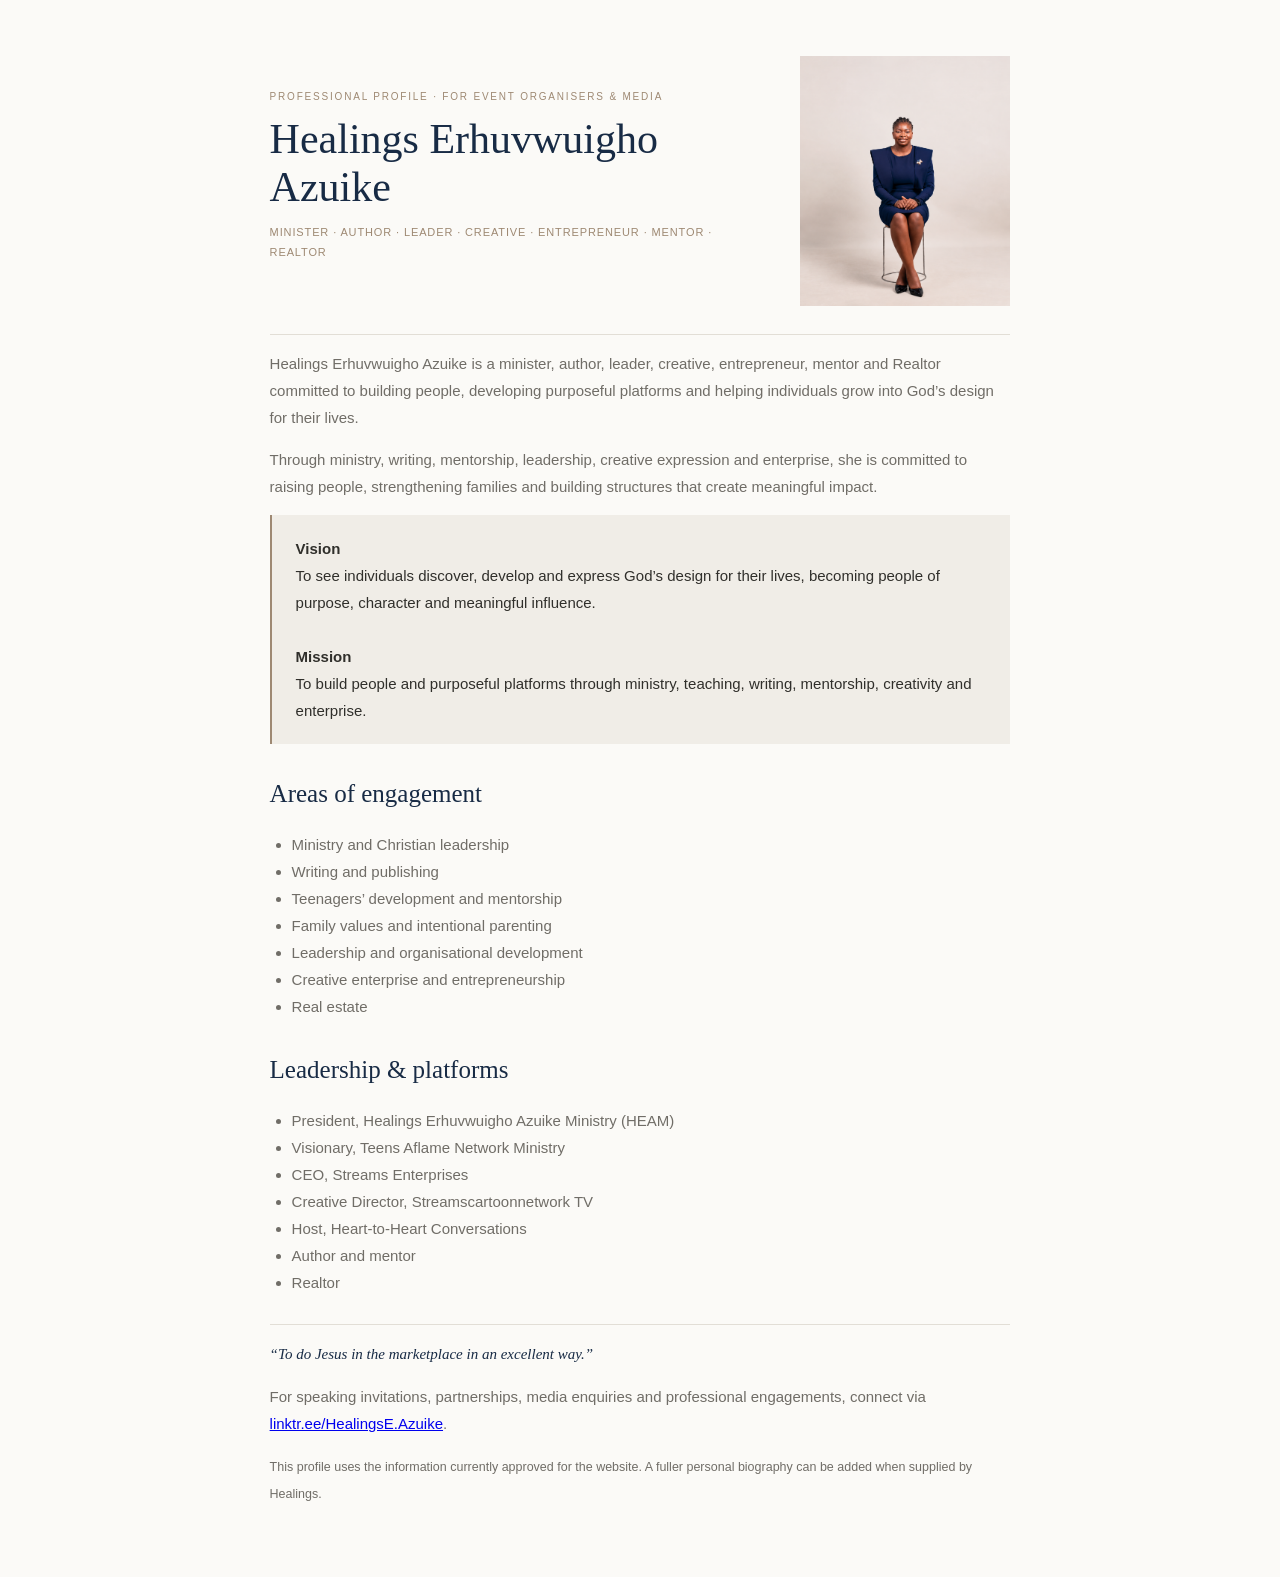
==== downloads/healings-professional-profile.html @ 81fdf4c8 "Expand HEAM site content and enquiry flows" ====
<!doctype html>
<html lang="en">
<head>
  <meta charset="utf-8">
  <meta name="viewport" content="width=device-width, initial-scale=1">
  <title>Professional Profile — Healings Erhuvwuigho Azuike</title>
  <style>
    :root{--navy:#182b45;--brown:#9e8973;--ink:#302f2b;--muted:#706d67;--paper:#fbfaf7}*{box-sizing:border-box}body{max-width:920px;margin:0 auto;padding:56px 7%;background:var(--paper);color:var(--ink);font:15px/1.8 Arial,sans-serif}.top{display:grid;grid-template-columns:1fr 210px;gap:35px;align-items:center;border-bottom:1px solid #e2ded6;padding-bottom:28px}.kicker{color:var(--brown);font-size:10px;letter-spacing:.18em;text-transform:uppercase}h1,h2{color:var(--navy);font-family:Georgia,serif;font-weight:400}h1{margin:10px 0;font-size:42px;line-height:1.14}h2{margin:27px 0 6px;font-size:25px}p{color:var(--muted)}.portrait{width:100%;height:250px;object-fit:cover;object-position:center 38%}.role{color:var(--brown);font-size:11px;letter-spacing:.08em;text-transform:uppercase}.vision{padding:20px 24px;background:#f0ede7;border-left:2px solid var(--brown)}ul{padding-left:22px;color:var(--muted)}.closing{margin-top:28px;padding-top:16px;border-top:1px solid #e2ded6;color:var(--navy);font-family:Georgia,serif;font-style:italic}@media print{body{padding:0;background:white}.top{grid-template-columns:1fr 170px;gap:22px}.portrait{height:205px}a{color:inherit;text-decoration:none}}
  </style>
</head>
<body>
  <header class="top"><div><div class="kicker">Professional profile · For event organisers &amp; media</div><h1>Healings Erhuvwuigho Azuike</h1><p class="role">Minister · Author · Leader · Creative · Entrepreneur · Mentor · Realtor</p></div><img class="portrait" src="../public/images/healings-studio-seated.png" alt="Healings Erhuvwuigho Azuike seated in a navy suit"></header>
  <p>Healings Erhuvwuigho Azuike is a minister, author, leader, creative, entrepreneur, mentor and Realtor committed to building people, developing purposeful platforms and helping individuals grow into God’s design for their lives.</p>
  <p>Through ministry, writing, mentorship, leadership, creative expression and enterprise, she is committed to raising people, strengthening families and building structures that create meaningful impact.</p>
  <section class="vision"><strong>Vision</strong><br>To see individuals discover, develop and express God’s design for their lives, becoming people of purpose, character and meaningful influence.<br><br><strong>Mission</strong><br>To build people and purposeful platforms through ministry, teaching, writing, mentorship, creativity and enterprise.</section>
  <h2>Areas of engagement</h2><ul><li>Ministry and Christian leadership</li><li>Writing and publishing</li><li>Teenagers’ development and mentorship</li><li>Family values and intentional parenting</li><li>Leadership and organisational development</li><li>Creative enterprise and entrepreneurship</li><li>Real estate</li></ul>
  <h2>Leadership &amp; platforms</h2><ul><li>President, Healings Erhuvwuigho Azuike Ministry (HEAM)</li><li>Visionary, Teens Aflame Network Ministry</li><li>CEO, Streams Enterprises</li><li>Creative Director, Streamscartoonnetwork TV</li><li>Host, Heart-to-Heart Conversations</li><li>Author and mentor</li><li>Realtor</li></ul>
  <p class="closing">“To do Jesus in the marketplace in an excellent way.”</p>
  <p>For speaking invitations, partnerships, media enquiries and professional engagements, connect via <a href="https://linktr.ee/HealingsE.Azuike">linktr.ee/HealingsE.Azuike</a>.</p>
  <p><small>This profile uses the information currently approved for the website. A fuller personal biography can be added when supplied by Healings.</small></p>
</body>
</html>
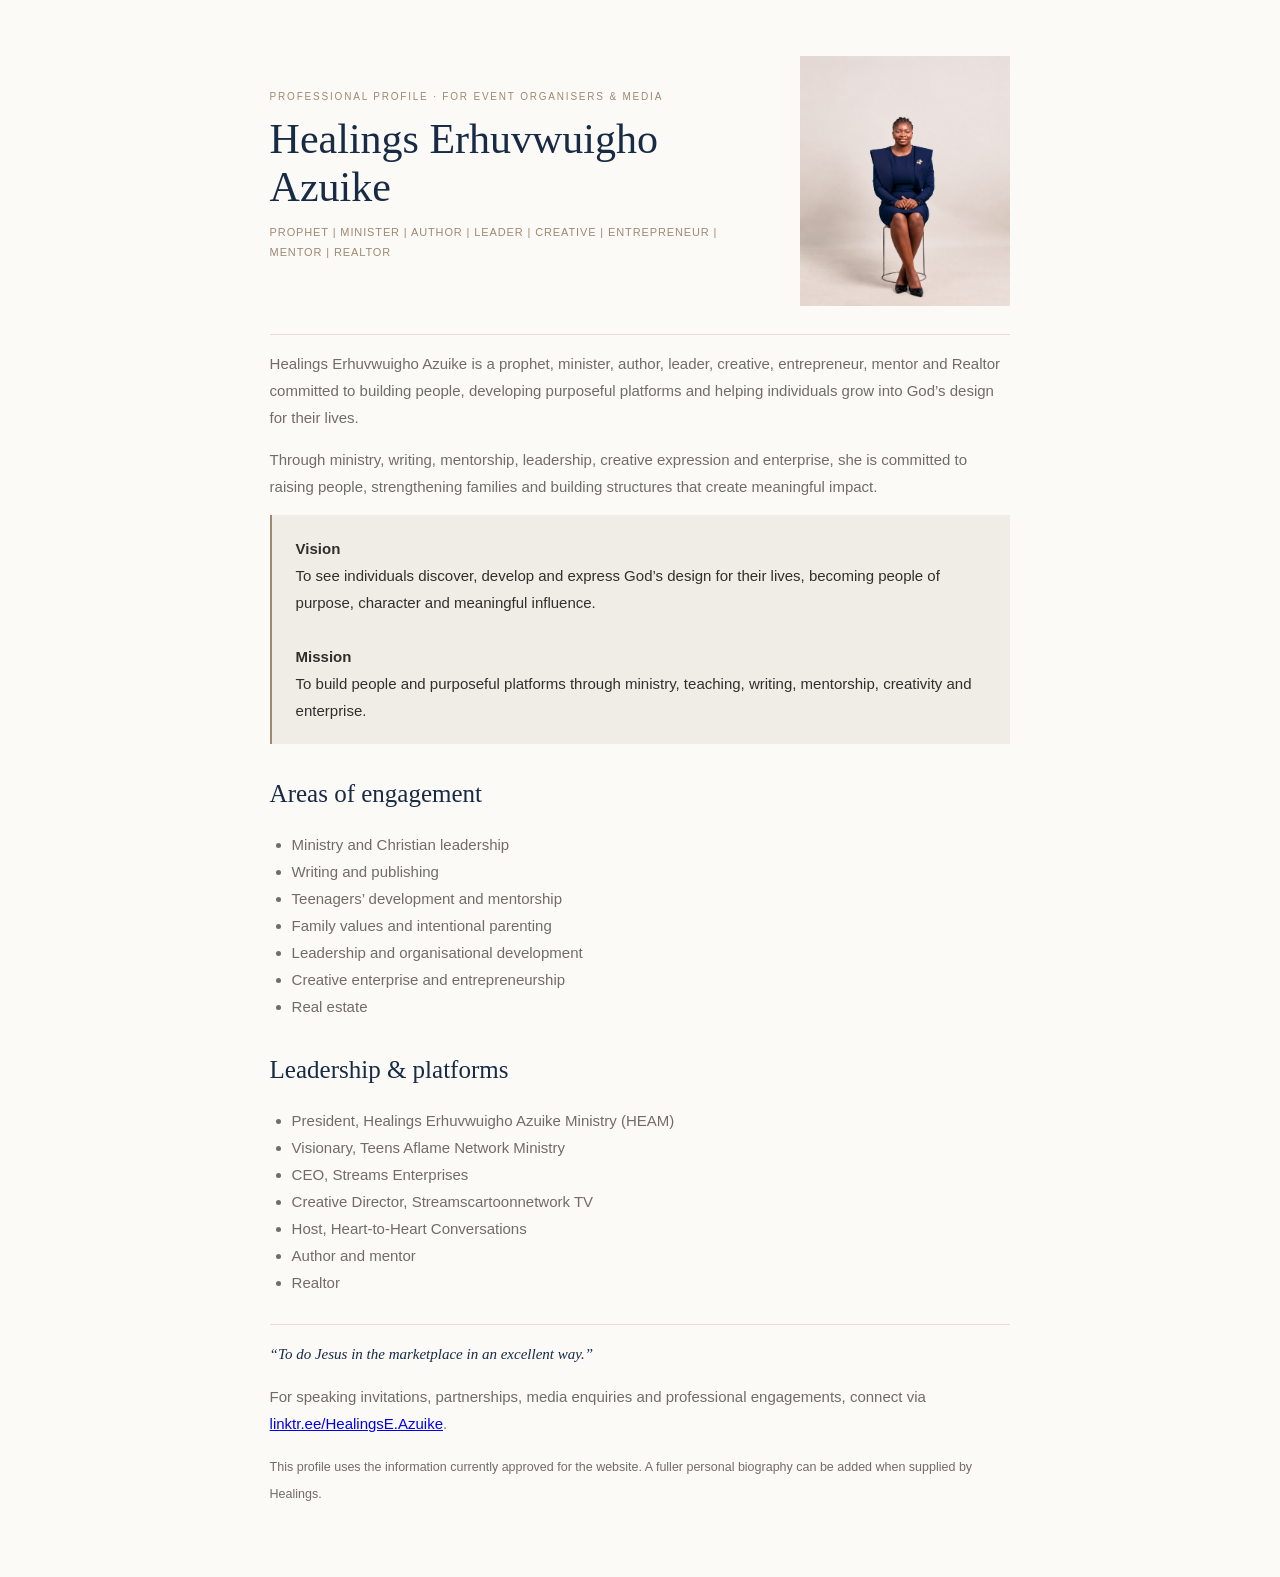
==== commit 3c62795d: "Add HEAM platform, partnership, and biography updates" ====
--- a/downloads/healings-professional-profile.html
+++ b/downloads/healings-professional-profile.html
@@ -9,8 +9,8 @@
   </style>
 </head>
 <body>
-  <header class="top"><div><div class="kicker">Professional profile · For event organisers &amp; media</div><h1>Healings Erhuvwuigho Azuike</h1><p class="role">Minister · Author · Leader · Creative · Entrepreneur · Mentor · Realtor</p></div><img class="portrait" src="../public/images/healings-studio-seated.png" alt="Healings Erhuvwuigho Azuike seated in a navy suit"></header>
-  <p>Healings Erhuvwuigho Azuike is a minister, author, leader, creative, entrepreneur, mentor and Realtor committed to building people, developing purposeful platforms and helping individuals grow into God’s design for their lives.</p>
+  <header class="top"><div><div class="kicker">Professional profile · For event organisers &amp; media</div><h1>Healings Erhuvwuigho Azuike</h1><p class="role">Prophet | Minister | Author | Leader | Creative | Entrepreneur | Mentor | Realtor</p></div><img class="portrait" src="../public/images/healings-studio-seated.png" alt="Healings Erhuvwuigho Azuike seated in a navy suit"></header>
+  <p>Healings Erhuvwuigho Azuike is a prophet, minister, author, leader, creative, entrepreneur, mentor and Realtor committed to building people, developing purposeful platforms and helping individuals grow into God’s design for their lives.</p>
   <p>Through ministry, writing, mentorship, leadership, creative expression and enterprise, she is committed to raising people, strengthening families and building structures that create meaningful impact.</p>
   <section class="vision"><strong>Vision</strong><br>To see individuals discover, develop and express God’s design for their lives, becoming people of purpose, character and meaningful influence.<br><br><strong>Mission</strong><br>To build people and purposeful platforms through ministry, teaching, writing, mentorship, creativity and enterprise.</section>
   <h2>Areas of engagement</h2><ul><li>Ministry and Christian leadership</li><li>Writing and publishing</li><li>Teenagers’ development and mentorship</li><li>Family values and intentional parenting</li><li>Leadership and organisational development</li><li>Creative enterprise and entrepreneurship</li><li>Real estate</li></ul>
